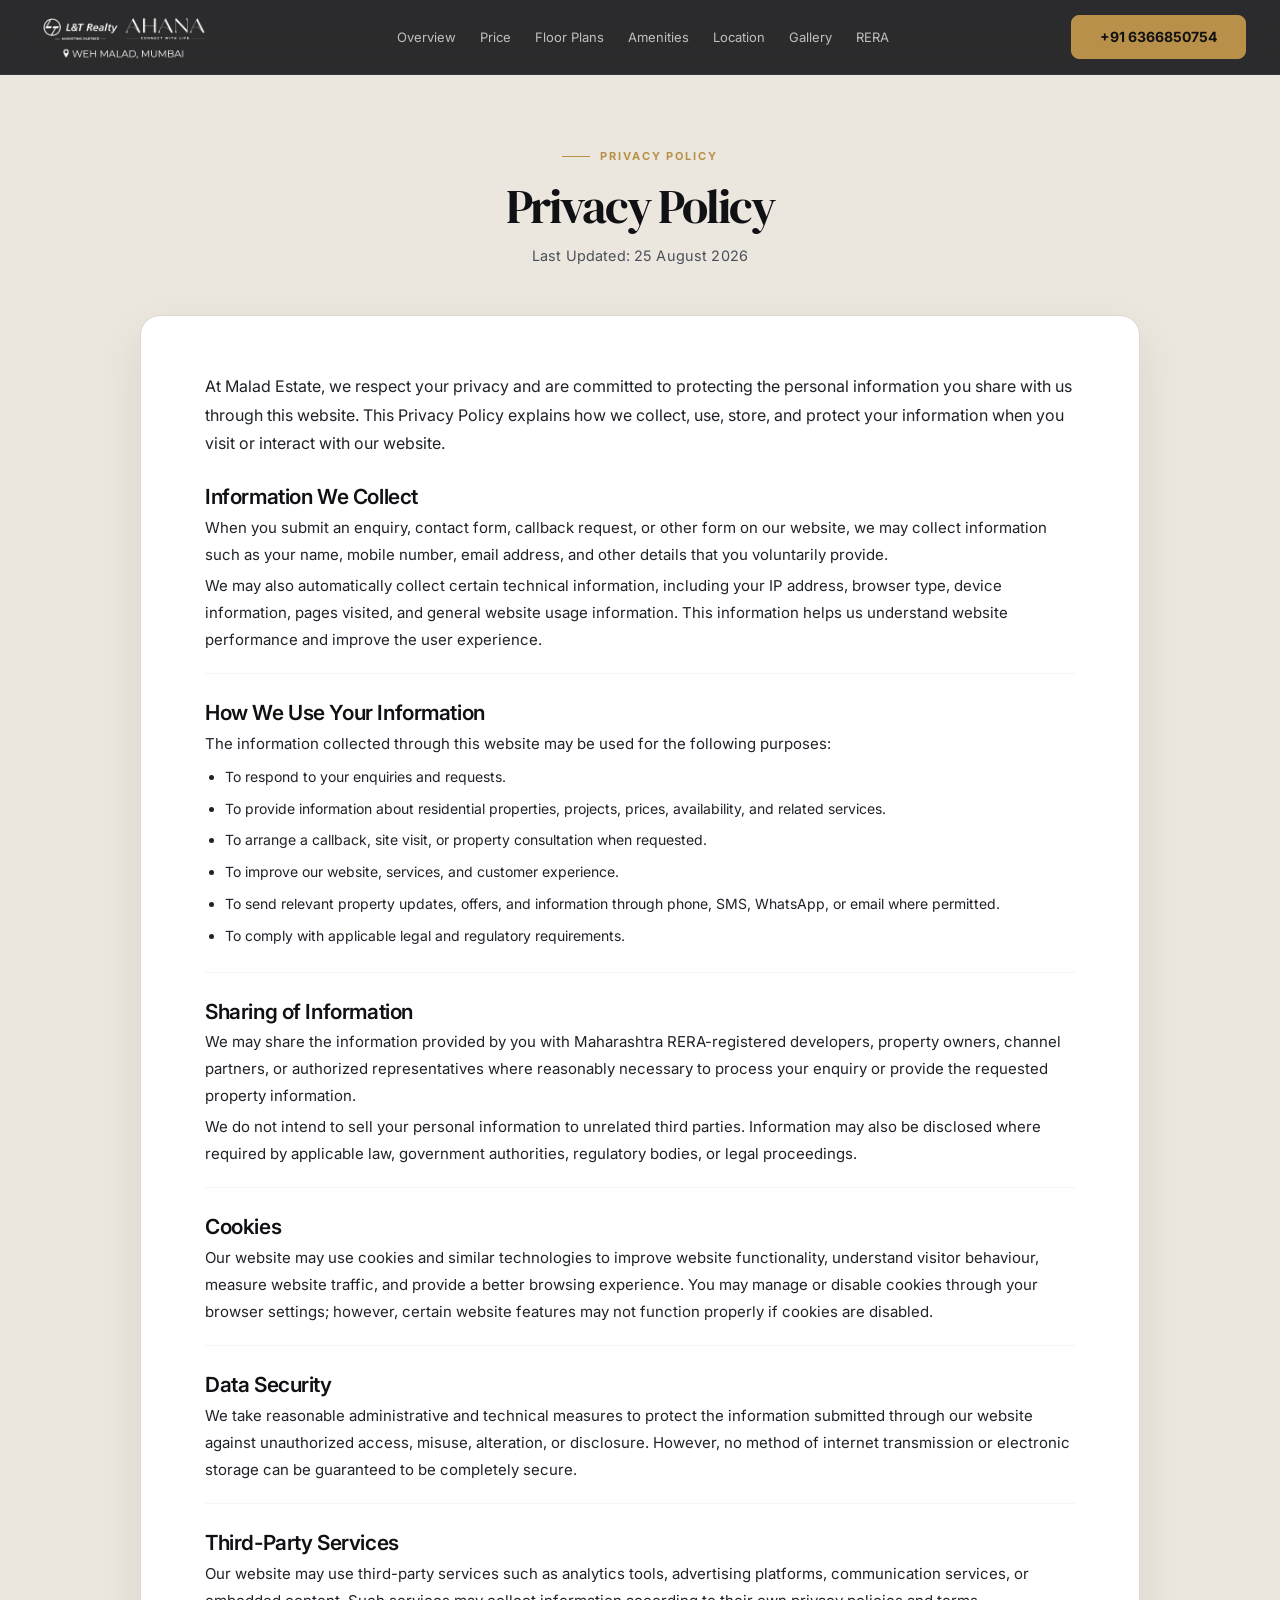
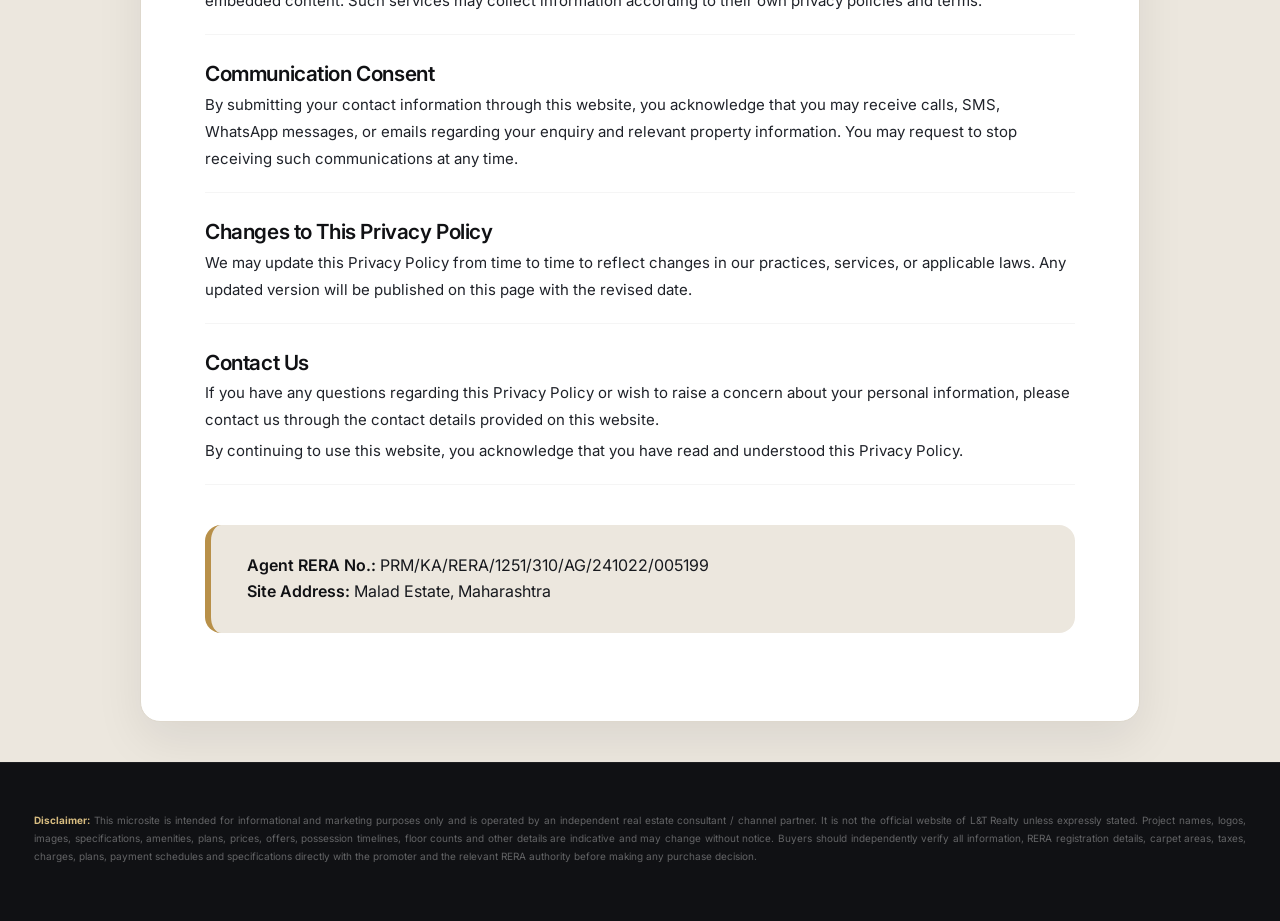
==== privacy-policy.html @ dbde4279 "first commit" ====
<!DOCTYPE html>
<html lang="en">
<head>
  <meta charset="UTF-8" />
  <meta name="viewport" content="width=device-width, initial-scale=1.0" />
  <title>Privacy Policy | Malad Estate</title>
  <meta name="robots" content="noindex, nofollow" />
  <meta name="theme-color" content="#101114" />
  <link rel="icon" href="downloadfev.png" type="image/png" />

  <!-- Fonts & Icons -->
  <link rel="preconnect" href="https://fonts.googleapis.com" />
  <link rel="preconnect" href="https://fonts.gstatic.com" crossorigin />
  <link rel="stylesheet" href="https://cdnjs.cloudflare.com/ajax/libs/font-awesome/6.5.2/css/all.min.css" />
  <link href="https://fonts.googleapis.com/css2?family=Inter:wght@400;500;600;700;800&family=DM+Serif+Display&display=swap" rel="stylesheet" />

  <style>
    :root {
      --black: #101114;
      --ink: #17191e;
      --white: #fff;
      --soft: #ece7de;
      --grey: #4a4f5a;
      --line: #ded8cd;
      --gold: #b89049;
      --gold2: #d8bd81;
      --max: 1260px;
      --shadow: 0 18px 48px rgba(16, 17, 20, .08);
    }

    * { box-sizing: border-box; margin: 0; padding: 0; }

    html { scroll-behavior: smooth; }

    body {
      font-family: 'Inter', sans-serif;
      background: var(--soft);
      color: var(--ink);
      line-height: 1.6;
    }

    a { text-decoration: none; color: inherit; }
    img { max-width: 100%; display: block; }

    .container {
      max-width: var(--max);
      margin: 0 auto;
      padding: 0 24px;
    }

    .serif, h1, h2, h3 {
      font-family: "DM Serif Display", serif;
      font-weight: 400;
      line-height: 1.05;
    }

    h1 {
      font-size: clamp(36px, 7.4vw, 48px);
      letter-spacing: -0.045em;
    }

    h2 {
      font-size: clamp(24px, 4.5vw, 34px);
      letter-spacing: -0.035em;
      margin-top: 48px;
      margin-bottom: 16px;
    }

    h3 {
      font-size: 22px;
      font-family: 'Inter', sans-serif;
      font-weight: 600;
      letter-spacing: -0.02em;
    }

    p {
      margin: 0 0 20px;
      color: #2a2d34;
    }

    .eyebrow {
      display: inline-flex;
      align-items: center;
      gap: 10px;
      font-size: 11px;
      font-weight: 700;
      letter-spacing: .18em;
      text-transform: uppercase;
      color: var(--gold);
    }

    .eyebrow:before {
      content: "";
      width: 28px;
      height: 1px;
      background: currentColor;
    }

    .btn {
      min-height: 44px;
      padding: 0 28px;
      border: 1px solid transparent;
      display: inline-flex;
      align-items: center;
      justify-content: center;
      gap: 10px;
      cursor: pointer;
      font-weight: 700;
      transition: .25s;
      border-radius: 8px;
      width: fit-content;
      font-size: 14px;
    }

    .btn-gold {
      background: var(--gold);
      color: #111;
      border: 1px solid var(--gold);
    }

    .btn-gold:hover {
      background: var(--gold2);
      border-color: var(--gold2);
      transform: translateY(-2px);
      box-shadow: 0 10px 24px rgba(184, 144, 73, 0.2);
    }

    .btn-outline-light {
      border-color: rgba(255,255,255,.3);
      color: #fff;
      background: rgba(255,255,255,.04);
    }

    .section { padding: 60px 0; }

    /* ----- HEADER ----- */
    .header {
      position: sticky;
      top: 0;
      left: 0;
      right: 0;
      z-index: 60;
      background: rgba(16, 17, 20, .88);
      backdrop-filter: blur(18px);
      border-bottom: 1px solid rgba(255,255,255,.06);
    }

    .nav {
      height: 74px;
      display: flex;
      align-items: center;
      justify-content: space-between;
      color: white;
    }

    .brand img { width: 180px; height: auto; }

    .navlinks {
      display: flex;
      gap: 24px;
      font-size: 13px;
      color: rgba(255,255,255,.7);
    }

    .navlinks a:hover { color: #fff; }

    .navactions { display: flex; gap: 8px; }

    .hamburger {
      display: none;
      background: none;
      border: none;
      padding: 5px;
      cursor: pointer;
      width: 40px;
      height: 40px;
      flex-direction: column;
      justify-content: center;
      gap: 5px;
      z-index: 1001;
    }

    .hamburger span {
      display: block;
      width: 26px;
      height: 2px;
      background: white;
      transition: 0.3s ease;
    }

    /* ----- BLOG ARTICLE (clean, premium) ----- */
    .blog-article {
      padding: 64px 0 40px;
      background: var(--soft);
    }

    .blog-header {
      text-align: center;
      margin-bottom: 48px;
    }

    .blog-header h1 {
      color: var(--black);
      margin: 16px 0 12px;
    }

    .blog-header .meta {
      color: var(--grey);
      font-size: 0.9rem;
      display: flex;
      flex-wrap: wrap;
      justify-content: center;
      gap: 20px;
      letter-spacing: 0.01em;
    }

    .blog-content {
      max-width: 1000px;
      margin: 0 auto;
      background: #fff;
      padding: 56px 64px;
      border-radius: 20px;
      box-shadow: var(--shadow);
      border: 1px solid var(--line);
    }

    .blog-content p {
      font-size: 16px;
      line-height: 1.8;
      color: #1f2229;
    }

    .blog-content strong {
      color: var(--black);
      font-weight: 600;
    }

    .blog-content ul {
      margin: 16px 0 24px 24px;
    }

    .blog-content ul li {
      list-style: disc;
      margin-bottom: 8px;
      line-height: 1.7;
      color: #1f2229;
    }

    .blog-content img {
      width: 100%;
      border-radius: 16px;
      margin: 32px 0 28px;
      box-shadow: 0 12px 32px rgba(0,0,0,0.06);
    }

    /* — policy items: clean, no background box — */
    .policy-item {
      padding: 8px 0 16px;
      border-bottom: 1px solid rgba(0,0,0,0.04);
      margin-bottom: 20px;
    }

    .policy-item:last-of-type {
      border-bottom: none;
      margin-bottom: 0;
    }

    .policy-item h3 {
      font-size: 1.3rem;
      margin-bottom: 6px;
      color: var(--black);
      display: flex;
      align-items: center;
      gap: 10px;
    }

    .policy-item p {
      margin-bottom: 4px;
      font-size: 15px;
    }

    .policy-item ul {
      margin: 8px 0 0 20px;
    }

    .policy-item ul li {
      font-size: 14px;
    }

    .highlight-block {
      background: var(--soft);
      padding: 28px 36px;
      border-radius: 16px;
      margin: 40px 0 32px;
      border-left: 6px solid var(--gold);
    }

    .highlight-block strong {
      color: var(--black);
    }

    /* ---- FOOTER ---- */
    .footer {
      background: var(--black);
      color: rgba(255,255,255,.5);
      padding: 48px 0 36px;
      font-size: 12px;
      border-top: 1px solid rgba(255,255,255,.06);
    }

    .footer-grid {
      display: grid;
      grid-template-columns: 1.2fr .8fr .8fr .8fr;
      gap: 30px;
      padding-bottom: 28px;
      border-bottom: 1px solid rgba(255,255,255,.08);
      margin-bottom: 20px;
    }

    .footer h4 {
      color: white;
      font-family: 'Inter', sans-serif;
      font-size: 13px;
      margin: 0 0 10px;
      font-weight: 700;
    }

    .footer a {
      display: block;
      margin: 5px 0;
      color: rgba(255,255,255,.5);
      transition: color 0.2s;
    }

    .footer a:hover { color: var(--gold2); }

    .footer .btn-gold {
      margin-top: 8px;
      display: inline-block;
      padding: 0 24px;
      min-height: 38px;
      font-size: 12px;
    }

    .footer-disclaimer p {
      font-size: 10px;
      line-height: 1.8;
      color: rgba(255,255,255,.35);
      text-align: justify;
    }

    .footer-disclaimer strong { color: var(--gold2); }

    /* ---- MOBILE FLOATING ACTION BAR (Call & WhatsApp) ---- */
    .mobile-actions {
      display: none;
      position: fixed;
      bottom: 0;
      left: 0;
      width: 100%;
      backdrop-filter: blur(12px);
      padding: 10px 16px;
      gap: 12px;
      justify-content: center;
      align-items: center;
      border-top: 1px solid rgba(255,255,255,0.08);
      z-index: 999;
      box-shadow: 0 -6px 20px rgba(0,0,0,0.3);
      background: rgba(16, 17, 20, 0.95);
    }

    .mobile-actions .btn {
      flex: 1;
      min-height: 48px;
      border-radius: 40px;
      font-size: 14px;
      font-weight: 700;
      justify-content: center;
      padding: 0 12px;
    }

    .mobile-actions .btn-call {
      background: #25D366;
      border: none;
      color: #fff;
    }

    .mobile-actions .btn-call i {
      margin-right: 8px;
    }

    .mobile-actions .btn-wa {
      background: #25D366;
      border: none;
      color: #fff;
    }

    .mobile-actions .btn-wa i {
      margin-right: 8px;
    }

    /* ---- RESPONSIVE ---- */
    @media (max-width: 1024px) {
      .footer-grid { grid-template-columns: 1fr 1fr; }
    }

    @media (max-width: 768px) {
      .hamburger { display: flex; }

      .navlinks {
        display: none;
        position: absolute;
        top: 100%;
        left: 0;
        width: 100%;
        background: #fff;
        flex-direction: column;
        padding: 16px 0;
        box-shadow: 0 12px 30px rgba(0,0,0,0.1);
        z-index: 1000;
        color: var(--black);
      }

      .navlinks.active { display: flex; }
      .navlinks a {
        width: 100%;
        padding: 12px 24px;
        border-bottom: 1px solid #eee;
        color: var(--black);
      }

      .hamburger.active span:nth-child(1) { transform: translateY(7px) rotate(45deg); }
      .hamburger.active span:nth-child(2) { opacity: 0; }
      .hamburger.active span:nth-child(3) { transform: translateY(-7px) rotate(-45deg); }

      .blog-content { padding: 32px 24px; }
      .blog-header h1 { font-size: 2rem; }

      .footer-grid { grid-template-columns: 1fr; }
      .brand img { width: 140px; }

      .mobile-actions {
        display: flex !important;
      }

      /*body {*/
      /*  padding-bottom: 80px;*/
      /*}*/
    }

    @media (max-width: 480px) {
      .blog-content { padding: 20px 16px; }
      .highlight-block { padding: 20px; }
    }
  </style>
</head>
<body>

<header class="header">
  <div class="container nav">
    <a class="brand" href="/"><img src="malad logo (1).png" alt="Malad Estate" /></a>
    <button class="hamburger" id="hamburger" aria-label="Open menu">
      <span></span><span></span><span></span>
    </button>
    <div id="navlinks" class="navlinks">
      <a href="#">Overview</a>
      <a href="#">Price</a>
      <a href="#">Floor Plans</a>
      <a href="#">Amenities</a>
      <a href="#">Location</a>
      <a href="#">Gallery</a>
      <a href="#">RERA</a>
    </div>
    <div class="navactions">
      <a class="btn btn-gold" href="tel:+916366850754">+91 6366850754</a>
    </div>
  </div>
</header>

<section class="blog-article">
  <div class="container">
    <div class="blog-header">
      <div class="eyebrow">Privacy Policy</div>
      <h1>Privacy Policy</h1>
      <div class="meta">
        <span>Last Updated: 25 August 2026</span>
      </div>
    </div>

    <div class="blog-content">
      <p>At Malad Estate, we respect your privacy and are committed to protecting the personal information you share with us through this website. This Privacy Policy explains how we collect, use, store, and protect your information when you visit or interact with our website.</p>

      <!-- Section: Information We Collect -->
      <div class="policy-item">
        <h3>Information We Collect</h3>
        <p>When you submit an enquiry, contact form, callback request, or other form on our website, we may collect information such as your name, mobile number, email address, and other details that you voluntarily provide.</p>
        <p>We may also automatically collect certain technical information, including your IP address, browser type, device information, pages visited, and general website usage information. This information helps us understand website performance and improve the user experience.</p>
      </div>

      <!-- Section: How We Use Your Information -->
      <div class="policy-item">
        <h3>How We Use Your Information</h3>
        <p>The information collected through this website may be used for the following purposes:</p>
        <ul>
          <li>To respond to your enquiries and requests.</li>
          <li>To provide information about residential properties, projects, prices, availability, and related services.</li>
          <li>To arrange a callback, site visit, or property consultation when requested.</li>
          <li>To improve our website, services, and customer experience.</li>
          <li>To send relevant property updates, offers, and information through phone, SMS, WhatsApp, or email where permitted.</li>
          <li>To comply with applicable legal and regulatory requirements.</li>
        </ul>
      </div>

      <!-- Section: Sharing of Information -->
      <div class="policy-item">
        <h3>Sharing of Information</h3>
        <p>We may share the information provided by you with Maharashtra RERA-registered developers, property owners, channel partners, or authorized representatives where reasonably necessary to process your enquiry or provide the requested property information.</p>
        <p>We do not intend to sell your personal information to unrelated third parties. Information may also be disclosed where required by applicable law, government authorities, regulatory bodies, or legal proceedings.</p>
      </div>

      <!-- Section: Cookies -->
      <div class="policy-item">
        <h3>Cookies</h3>
        <p>Our website may use cookies and similar technologies to improve website functionality, understand visitor behaviour, measure website traffic, and provide a better browsing experience. You may manage or disable cookies through your browser settings; however, certain website features may not function properly if cookies are disabled.</p>
      </div>

      <!-- Section: Data Security -->
      <div class="policy-item">
        <h3>Data Security</h3>
        <p>We take reasonable administrative and technical measures to protect the information submitted through our website against unauthorized access, misuse, alteration, or disclosure. However, no method of internet transmission or electronic storage can be guaranteed to be completely secure.</p>
      </div>

      <!-- Section: Third-Party Services -->
      <div class="policy-item">
        <h3>Third-Party Services</h3>
        <p>Our website may use third-party services such as analytics tools, advertising platforms, communication services, or embedded content. Such services may collect information according to their own privacy policies and terms.</p>
      </div>

      <!-- Section: Communication Consent -->
      <div class="policy-item">
        <h3>Communication Consent</h3>
        <p>By submitting your contact information through this website, you acknowledge that you may receive calls, SMS, WhatsApp messages, or emails regarding your enquiry and relevant property information. You may request to stop receiving such communications at any time.</p>
      </div>

      <!-- Section: Changes to This Privacy Policy -->
      <div class="policy-item">
        <h3>Changes to This Privacy Policy</h3>
        <p>We may update this Privacy Policy from time to time to reflect changes in our practices, services, or applicable laws. Any updated version will be published on this page with the revised date.</p>
      </div>

      <!-- Section: Contact Us -->
      <div class="policy-item">
        <h3>Contact Us</h3>
        <p>If you have any questions regarding this Privacy Policy or wish to raise a concern about your personal information, please contact us through the contact details provided on this website.</p>
        <p>By continuing to use this website, you acknowledge that you have read and understood this Privacy Policy.</p>
      </div>

      <div class="highlight-block">
        <strong>Agent RERA No.:</strong> PRM/KA/RERA/1251/310/AG/241022/005199<br />
        <strong>Site Address:</strong> Malad Estate, Maharashtra
      </div>

    </div>
  </div>
</section>

<!-- FOOTER -->
<footer class="footer">
  <div class="container">
    <div class="footer-disclaimer">
      <p><strong>Disclaimer:</strong> This microsite is intended for informational and marketing purposes only and is operated by an independent real estate consultant / channel partner. It is not the official website of L&T Realty unless expressly stated. Project names, logos, images, specifications, amenities, plans, prices, offers, possession timelines, floor counts and other details are indicative and may change without notice. Buyers should independently verify all information, RERA registration details, carpet areas, taxes, charges, plans, payment schedules and specifications directly with the promoter and the relevant RERA authority before making any purchase decision.</p>
    </div>
  </div>
</footer>

<!-- MOBILE FLOATING ACTION BAR (Call & WhatsApp) -->
<!--<div class="mobile-actions" id="mobileActions">-->
<!--  <a href="tel:+916366850754" class="btn btn-call"><i class="fas fa-phone-alt"></i> Call</a>-->
<!--  <a href="https://wa.me/916366850754" target="_blank" class="btn btn-wa"><i class="fab fa-whatsapp"></i> WhatsApp</a>-->
<!--</div>-->

<script>
  document.addEventListener("DOMContentLoaded", function() {
    const hamburger = document.getElementById("hamburger");
    const navlinks = document.getElementById("navlinks");

    hamburger.addEventListener("click", function() {
      hamburger.classList.toggle("active");
      navlinks.classList.toggle("active");
    });

    document.querySelectorAll("#navlinks a").forEach(function(link) {
      link.addEventListener("click", function() {
        hamburger.classList.remove("active");
        navlinks.classList.remove("active");
      });
    });
  });
</script>

</body>
</html>
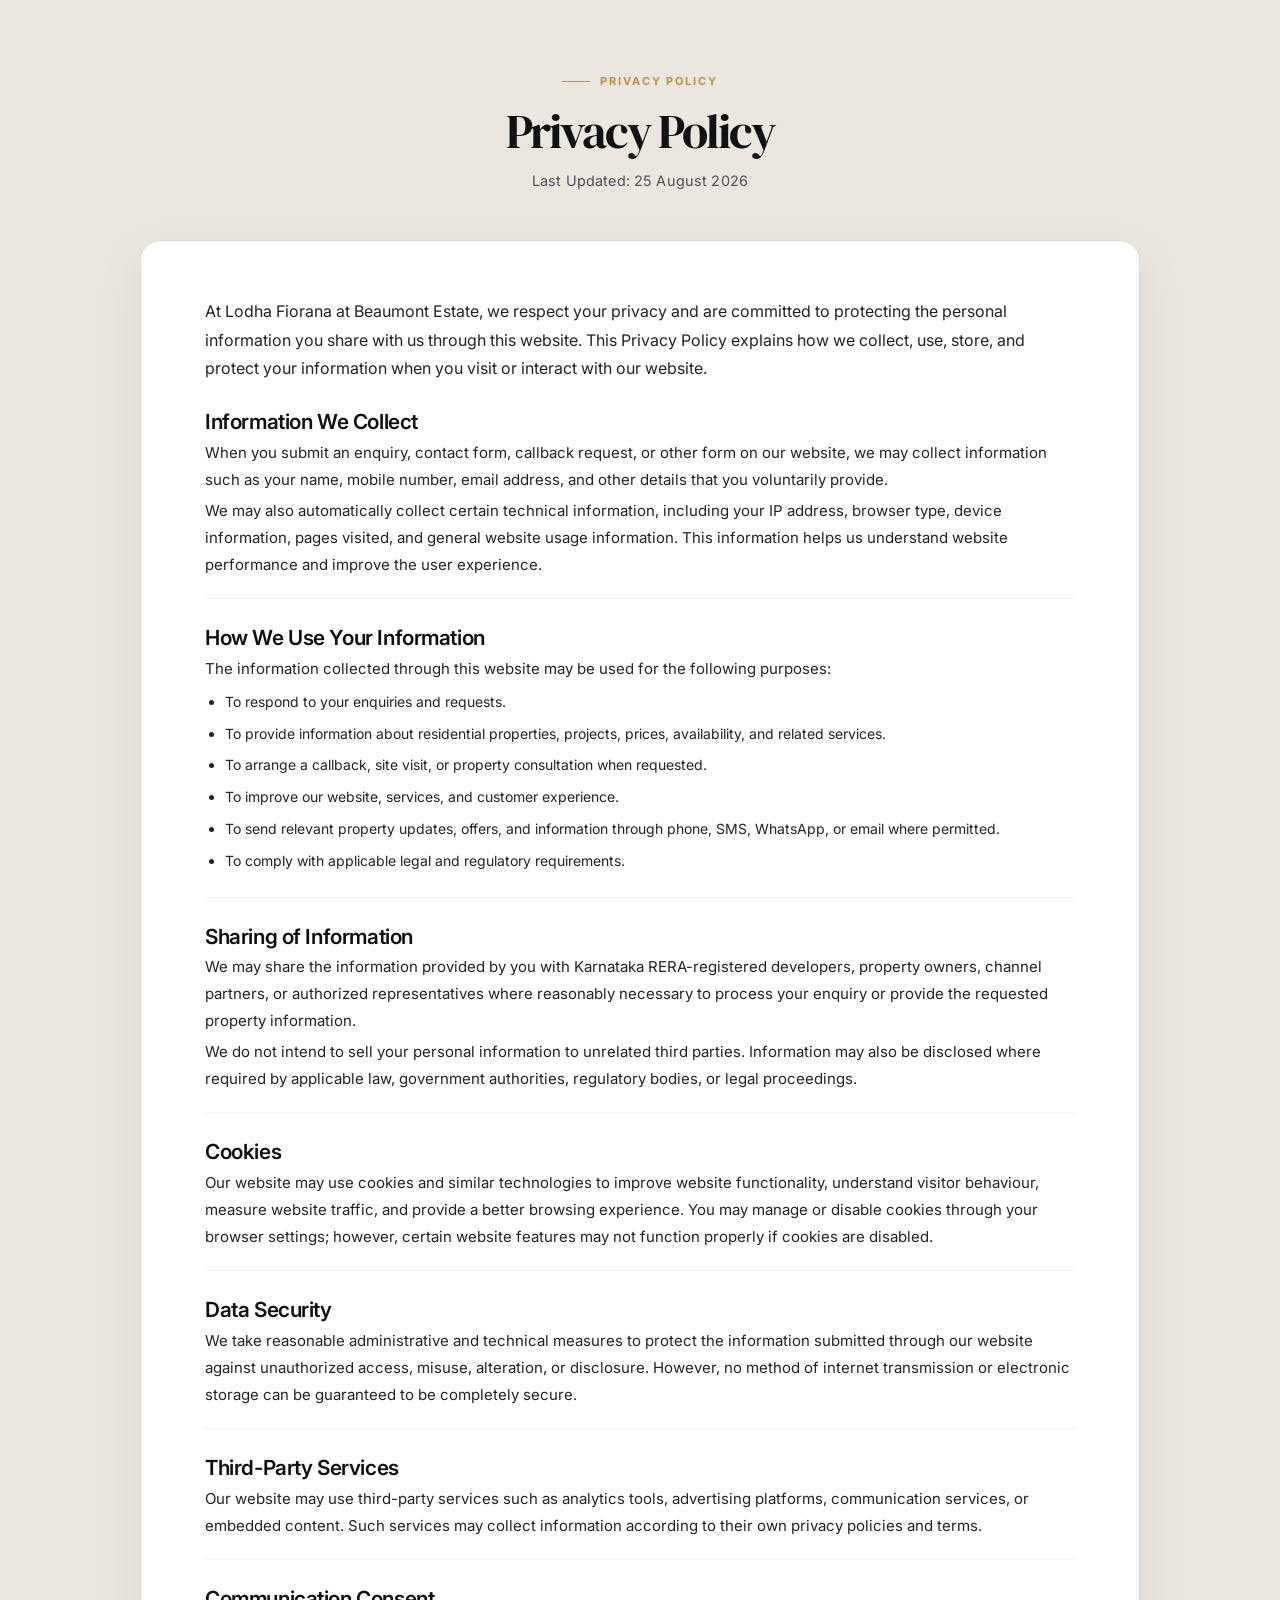
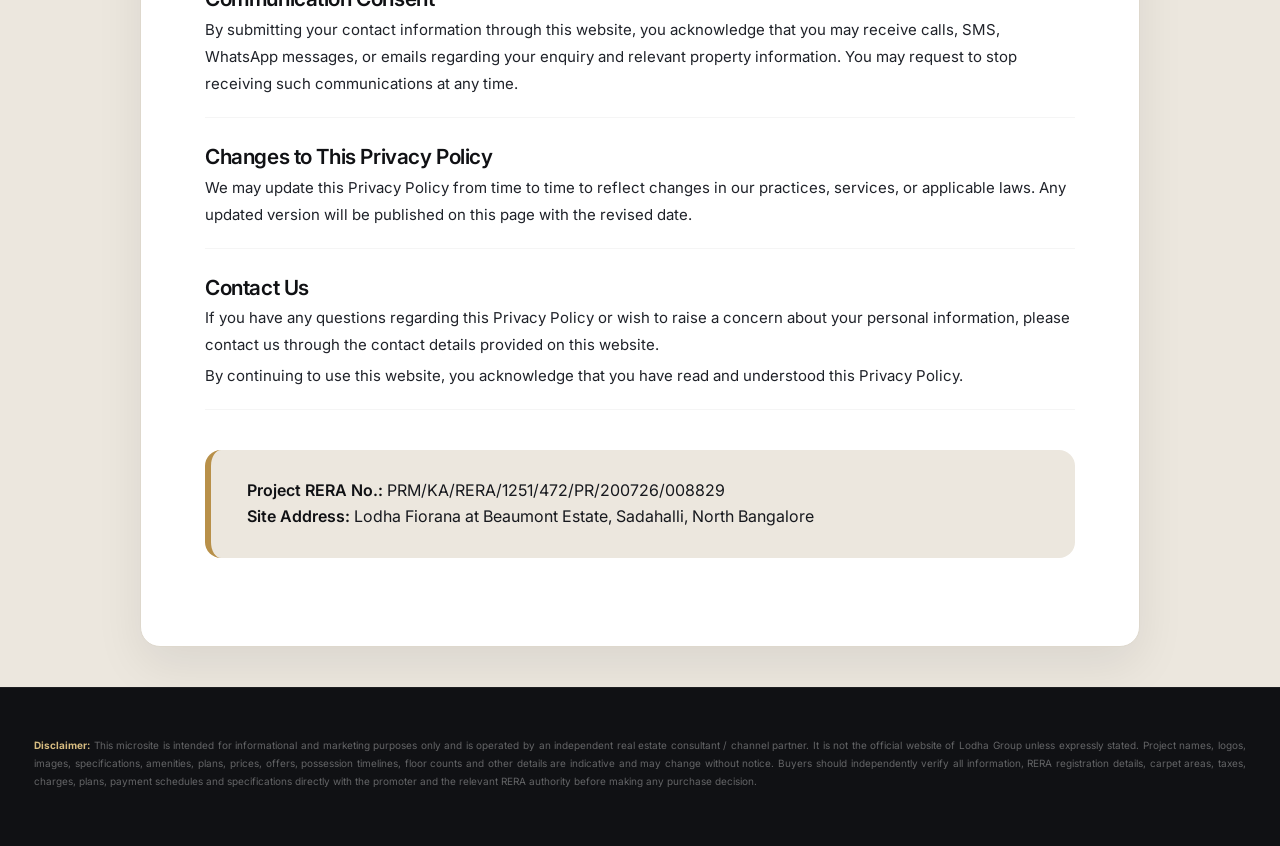
==== commit 252f1874: "done.." ====
--- a/privacy-policy.html
+++ b/privacy-policy.html
@@ -3,10 +3,10 @@
 <head>
   <meta charset="UTF-8" />
   <meta name="viewport" content="width=device-width, initial-scale=1.0" />
-  <title>Privacy Policy | Malad Estate</title>
-  <meta name="robots" content="noindex, nofollow" />
+  <title>Privacy Policy</title>
+  <!-- <meta name="robots" content="noindex, nofollow" />
   <meta name="theme-color" content="#101114" />
-  <link rel="icon" href="downloadfev.png" type="image/png" />
+  <link rel="icon" href="downloadfev.png" type="image/png" /> -->
 
   <!-- Fonts & Icons -->
   <link rel="preconnect" href="https://fonts.googleapis.com" />
@@ -456,26 +456,6 @@
 </head>
 <body>
 
-<header class="header">
-  <div class="container nav">
-    <a class="brand" href="/"><img src="malad logo (1).png" alt="Malad Estate" /></a>
-    <button class="hamburger" id="hamburger" aria-label="Open menu">
-      <span></span><span></span><span></span>
-    </button>
-    <div id="navlinks" class="navlinks">
-      <a href="#">Overview</a>
-      <a href="#">Price</a>
-      <a href="#">Floor Plans</a>
-      <a href="#">Amenities</a>
-      <a href="#">Location</a>
-      <a href="#">Gallery</a>
-      <a href="#">RERA</a>
-    </div>
-    <div class="navactions">
-      <a class="btn btn-gold" href="tel:+916366850754">+91 6366850754</a>
-    </div>
-  </div>
-</header>
 
 <section class="blog-article">
   <div class="container">
@@ -488,7 +468,7 @@
     </div>
 
     <div class="blog-content">
-      <p>At Malad Estate, we respect your privacy and are committed to protecting the personal information you share with us through this website. This Privacy Policy explains how we collect, use, store, and protect your information when you visit or interact with our website.</p>
+      <p>At Lodha Fiorana at Beaumont Estate, we respect your privacy and are committed to protecting the personal information you share with us through this website. This Privacy Policy explains how we collect, use, store, and protect your information when you visit or interact with our website.</p>
 
       <!-- Section: Information We Collect -->
       <div class="policy-item">
@@ -514,7 +494,7 @@
       <!-- Section: Sharing of Information -->
       <div class="policy-item">
         <h3>Sharing of Information</h3>
-        <p>We may share the information provided by you with Maharashtra RERA-registered developers, property owners, channel partners, or authorized representatives where reasonably necessary to process your enquiry or provide the requested property information.</p>
+        <p>We may share the information provided by you with Karnataka RERA-registered developers, property owners, channel partners, or authorized representatives where reasonably necessary to process your enquiry or provide the requested property information.</p>
         <p>We do not intend to sell your personal information to unrelated third parties. Information may also be disclosed where required by applicable law, government authorities, regulatory bodies, or legal proceedings.</p>
       </div>
 
@@ -556,8 +536,8 @@
       </div>
 
       <div class="highlight-block">
-        <strong>Agent RERA No.:</strong> PRM/KA/RERA/1251/310/AG/241022/005199<br />
-        <strong>Site Address:</strong> Malad Estate, Maharashtra
+        <strong>Project RERA No.:</strong> PRM/KA/RERA/1251/472/PR/200726/008829<br />
+        <strong>Site Address:</strong> Lodha Fiorana at Beaumont Estate, Sadahalli, North Bangalore
       </div>
 
     </div>
@@ -568,7 +548,7 @@
 <footer class="footer">
   <div class="container">
     <div class="footer-disclaimer">
-      <p><strong>Disclaimer:</strong> This microsite is intended for informational and marketing purposes only and is operated by an independent real estate consultant / channel partner. It is not the official website of L&T Realty unless expressly stated. Project names, logos, images, specifications, amenities, plans, prices, offers, possession timelines, floor counts and other details are indicative and may change without notice. Buyers should independently verify all information, RERA registration details, carpet areas, taxes, charges, plans, payment schedules and specifications directly with the promoter and the relevant RERA authority before making any purchase decision.</p>
+      <p><strong>Disclaimer:</strong> This microsite is intended for informational and marketing purposes only and is operated by an independent real estate consultant / channel partner. It is not the official website of Lodha Group unless expressly stated. Project names, logos, images, specifications, amenities, plans, prices, offers, possession timelines, floor counts and other details are indicative and may change without notice. Buyers should independently verify all information, RERA registration details, carpet areas, taxes, charges, plans, payment schedules and specifications directly with the promoter and the relevant RERA authority before making any purchase decision.</p>
     </div>
   </div>
 </footer>
